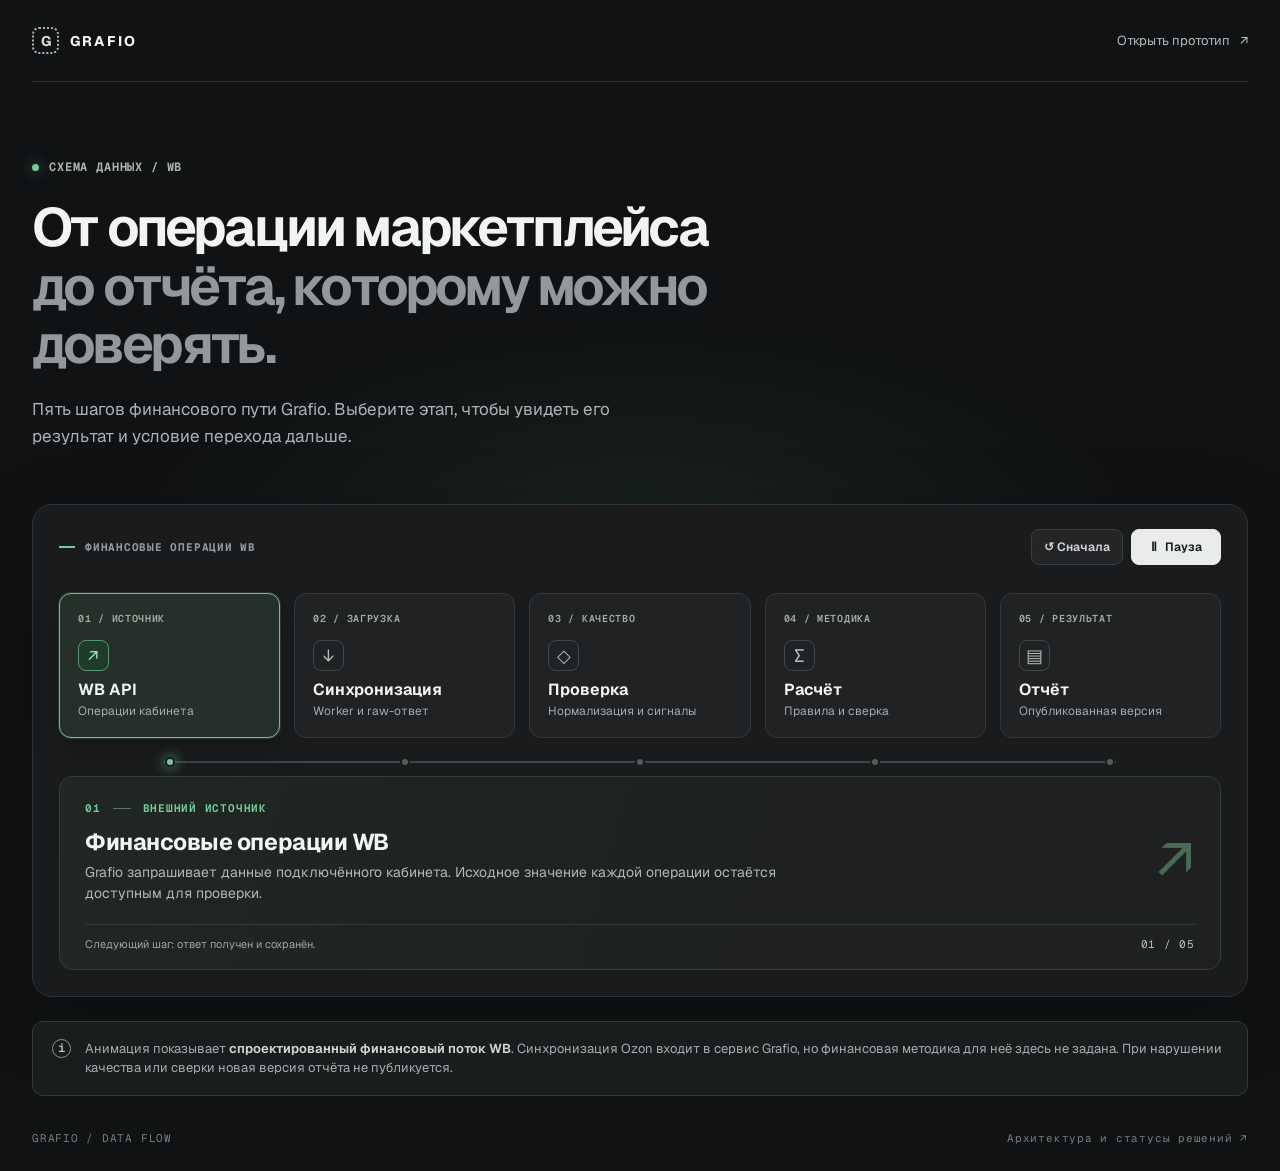
==== prototype/flow/index.html @ fbff3fa4 "Publish Grafio mobile layout, icons and data flow diagram" ====
<!doctype html>
<html lang="ru">
<head>
  <meta charset="utf-8">
  <meta name="viewport" content="width=device-width, initial-scale=1">
  <meta name="theme-color" content="#101214">
  <meta name="description" content="Анимированная схема финансового пути данных WB в Grafio — от получения операций до версии недельного отчёта.">
  <title>Путь данных — Grafio</title>
  <link rel="icon" href="../favicon.ico?v=20261014" sizes="16x16 32x32 48x48 64x64">
  <link rel="icon" type="image/png" href="../favicon-32.png?v=20261014" sizes="32x32">
  <link rel="icon" type="image/svg+xml" href="../favicon.svg?v=20261014" sizes="any">
  <link rel="apple-touch-icon" href="../apple-touch-icon.png?v=20261014" sizes="180x180">
  <link rel="stylesheet" href="flow.css">
</head>
<body>
  <main class="page">
    <header class="topbar">
      <a class="brand" href="../" aria-label="Открыть прототип Grafio"><span class="brand-mark" aria-hidden="true">G</span><span>GRAFIO</span></a>
      <a class="back-link" href="../">Открыть прототип <span aria-hidden="true">↗</span></a>
    </header>

    <section class="hero" aria-labelledby="page-title">
      <p class="eyebrow"><span class="eyebrow-dot" aria-hidden="true"></span> СХЕМА ДАННЫХ / WB</p>
      <h1 id="page-title">От операции маркетплейса<br><span>до отчёта, которому можно доверять.</span></h1>
      <p class="intro">Пять шагов финансового пути Grafio. Выберите этап, чтобы увидеть его результат и условие перехода дальше.</p>
    </section>

    <section class="flow" aria-label="Финансовый путь данных WB">
      <div class="flow-head">
        <div class="flow-caption"><span class="flow-caption-line" aria-hidden="true"></span> ФИНАНСОВЫЕ ОПЕРАЦИИ WB</div>
        <div class="controls">
          <button id="restart" class="control secondary" type="button" aria-label="Начать анимацию сначала">↺ <span>Сначала</span></button>
          <button id="toggle" class="control primary" type="button" aria-label="Остановить анимацию"><span class="toggle-icon" aria-hidden="true">Ⅱ</span><span class="toggle-label">Пауза</span></button>
        </div>
      </div>

      <div class="stages" id="stages">
        <div class="track" aria-hidden="true"><div class="track-progress" id="trackProgress"></div></div>
        <button class="stage is-active" type="button" data-step="0" aria-current="step">
          <span class="stage-index">01 / ИСТОЧНИК</span><span class="stage-icon" aria-hidden="true">↗</span>
          <strong>WB API</strong><small>Операции кабинета</small><span class="stage-node" aria-hidden="true"></span>
        </button>
        <button class="stage" type="button" data-step="1">
          <span class="stage-index">02 / ЗАГРУЗКА</span><span class="stage-icon" aria-hidden="true">↓</span>
          <strong>Синхронизация</strong><small>Worker и raw-ответ</small><span class="stage-node" aria-hidden="true"></span>
        </button>
        <button class="stage" type="button" data-step="2">
          <span class="stage-index">03 / КАЧЕСТВО</span><span class="stage-icon" aria-hidden="true">◇</span>
          <strong>Проверка</strong><small>Нормализация и сигналы</small><span class="stage-node" aria-hidden="true"></span>
        </button>
        <button class="stage" type="button" data-step="3">
          <span class="stage-index">04 / МЕТОДИКА</span><span class="stage-icon" aria-hidden="true">∑</span>
          <strong>Расчёт</strong><small>Правила и сверка</small><span class="stage-node" aria-hidden="true"></span>
        </button>
        <button class="stage" type="button" data-step="4">
          <span class="stage-index">05 / РЕЗУЛЬТАТ</span><span class="stage-icon" aria-hidden="true">▤</span>
          <strong>Отчёт</strong><small>Опубликованная версия</small><span class="stage-node" aria-hidden="true"></span>
        </button>
      </div>

      <div class="detail" id="detail" aria-live="off">
        <div class="detail-kicker"><span id="detailNumber">01</span><span class="detail-divider"></span><span id="detailKind">ВНЕШНИЙ ИСТОЧНИК</span></div>
        <div class="detail-main"><div><h2 id="detailTitle">Финансовые операции WB</h2><p id="detailText">Grafio запрашивает данные подключённого кабинета. Исходное значение каждой операции остаётся доступным для проверки.</p></div><span class="detail-glyph" id="detailGlyph" aria-hidden="true">↗</span></div>
        <div class="detail-footer"><span id="detailCondition">Следующий шаг: ответ получен и сохранён.</span><span class="detail-progress" id="detailProgress">01 / 05</span></div>
      </div>
    </section>

    <aside class="scope" aria-label="Граница схемы"><span class="scope-mark" aria-hidden="true">i</span><p>Анимация показывает <strong>спроектированный финансовый поток WB</strong>. Синхронизация Ozon входит в сервис Grafio, но финансовая методика для неё здесь не задана. При нарушении качества или сверки новая версия отчёта не публикуется.</p></aside>
    <footer class="footer"><span>GRAFIO / DATA FLOW</span><a href="https://github.com/onlyuncia/grafio-product-docs/blob/main/docs/architecture/README.md">Архитектура и статусы решений ↗</a></footer>
  </main>
  <script src="flow.js"></script>
</body>
</html>
---- prototype/flow/flow.css ----
@font-face{font-family:Geist;src:url('../fonts/Geist-Variable.woff2') format('woff2');font-style:normal;font-weight:100 900;font-display:swap}
@font-face{font-family:Geist Mono;src:url('../fonts/GeistMono-Variable.woff2') format('woff2');font-style:normal;font-weight:100 900;font-display:swap}
:root{color-scheme:dark;--bg:#101214;--panel:#1b1d1f;--card:#202224;--line:#33373b;--muted:#8f959a;--text:#f2f3f4;--accent:#75c99b;--accent-soft:rgba(117,201,155,.13)}
*{box-sizing:border-box}
html{min-height:100%;background:var(--bg)}
body{margin:0;color:var(--text);font-family:Geist,Arial,sans-serif;background:radial-gradient(ellipse 650px 290px at 50% 46%,#19221d 0%,transparent 75%),var(--bg)}
button,a{font:inherit}
a{color:inherit;text-decoration:none}
button:focus-visible,a:focus-visible{outline:2px solid var(--accent);outline-offset:4px}
.page{width:min(1320px,calc(100% - 64px));min-height:100vh;margin:0 auto;display:flex;flex-direction:column}
.topbar{height:82px;border-bottom:1px solid #2a2d2f;display:flex;align-items:center;justify-content:space-between}
.brand{display:flex;align-items:center;gap:11px;font-size:14px;font-weight:750;letter-spacing:.16em}
.brand-mark{width:27px;height:27px;border:2px dotted #b1b5b6;display:grid;place-items:center;border-radius:7px;font-size:14px;letter-spacing:0;color:#d6d8d9}
.back-link{font-size:13px;color:#b7babb;transition:color .2s}.back-link:hover{color:white}.back-link span{margin-left:7px}
.hero{padding:77px 0 54px;max-width:890px}
.eyebrow,.flow-caption,.stage-index,.detail-kicker,.detail-progress,.footer{font-family:'Geist Mono',monospace;letter-spacing:.07em}
.eyebrow{font-size:12px;font-weight:650;color:#a7b6ad;display:flex;align-items:center;gap:10px;margin:0 0 23px}.eyebrow-dot{width:7px;height:7px;border-radius:50%;background:var(--accent);box-shadow:0 0 14px rgba(117,201,155,.7)}
h1{font-size:clamp(38px,4.2vw,68px);font-weight:660;letter-spacing:-.052em;line-height:1.09;margin:0}h1 span{color:#92989b}
.intro{max-width:620px;font-size:17px;line-height:1.6;color:#aeb2b5;margin:22px 0 0}
.flow{background:#191b1d;border:1px solid #303335;border-radius:20px;padding:24px 26px 26px;box-shadow:0 22px 80px rgba(0,0,0,.23)}
.flow-head{display:flex;align-items:center;justify-content:space-between;gap:20px;margin-bottom:28px}.flow-caption{font-size:11px;color:#93999c;font-weight:700;display:flex;align-items:center;gap:10px}.flow-caption-line{width:16px;height:2px;background:var(--accent)}
.controls{display:flex;gap:8px}.control{min-height:36px;border-radius:8px;padding:7px 12px;cursor:pointer;font-size:12px;font-weight:630;transition:background .2s,border-color .2s}.control.secondary{background:#232527;border:1px solid #393d3f;color:#d1d3d5}.control.secondary:hover{background:#2b2e30}.control.primary{background:#e9ecea;border:1px solid #e9ecea;color:#171b18;min-width:90px}.control.primary:hover{background:#cfe3d5}.toggle-icon{margin-right:8px;font-weight:800}
.stages{display:grid;grid-template-columns:repeat(5,minmax(0,1fr));gap:14px;position:relative;padding-bottom:38px}.track{position:absolute;left:9%;right:9%;bottom:13px;height:2px;background:#404547}.track-progress{height:100%;width:0;background:var(--accent);box-shadow:0 0 12px rgba(117,201,155,.55);transition:width .7s ease}
.stage{text-align:left;position:relative;min-width:0;min-height:145px;padding:18px;background:#202224;border:1px solid #343739;border-radius:12px;color:var(--text);cursor:pointer;display:flex;flex-direction:column;transition:background .35s,border-color .35s,transform .35s,box-shadow .35s}.stage:hover{background:#272a2a;transform:translateY(-3px)}.stage.is-active{background:#243029;border-color:#71be92;box-shadow:0 0 0 1px rgba(117,201,155,.18),0 12px 35px rgba(0,0,0,.18)}.stage.is-past{border-color:#4e755d}.stage-index{font-size:10px;color:#a5aca8;font-weight:600}.stage-icon{margin:auto 0 9px;width:31px;height:31px;border-radius:8px;border:1px solid #424749;display:grid;place-items:center;font-family:'Geist Mono',monospace;font-size:18px;color:#b5bdba}.stage.is-active .stage-icon{border-color:#5a956f;color:#9be3b6;background:#1f3b2b}.stage strong{font-size:16px;font-weight:660;line-height:1.2}.stage small{font-size:12px;color:#a5aaad;margin-top:4px}.stage-node{position:absolute;bottom:-30px;left:50%;transform:translateX(-50%);width:10px;height:10px;border-radius:50%;background:#555d5b;border:2px solid #191b1d;z-index:2}.stage.is-active .stage-node{background:var(--accent);box-shadow:0 0 13px var(--accent)}.stage.is-past .stage-node{background:#658e72}
.detail{border:1px solid #363b39;border-radius:13px;background:linear-gradient(105deg,#202724,#1e2021 66%);padding:24px 25px 18px;min-height:177px}.detail-kicker{display:flex;align-items:center;gap:12px;font-size:11px;color:var(--accent);font-weight:650}.detail-divider{width:18px;height:1px;background:#5c7565}.detail-main{display:flex;justify-content:space-between;gap:24px;align-items:center}.detail h2{font-size:23px;letter-spacing:-.02em;margin:12px 0 5px}.detail p{font-size:14px;line-height:1.52;color:#b3b8b6;margin:0;max-width:770px}.detail-glyph{font-family:'Geist Mono',monospace;color:#496b55;font-size:64px;line-height:1}.detail-footer{border-top:1px solid #363b39;margin-top:19px;padding-top:12px;display:flex;justify-content:space-between;gap:15px;color:#9ea5a1;font-size:11px}.detail-progress{color:#b5c1b8}
.scope{display:flex;gap:14px;margin:24px 0 0;padding:17px 19px;border:1px solid #333838;border-radius:11px;background:#1a1d1d;color:#a7adae}.scope-mark{width:19px;height:19px;min-width:19px;border:1px solid #84968a;color:#b9d0c0;border-radius:50%;display:grid;place-items:center;font:600 12px 'Geist Mono',monospace}.scope p{font-size:13px;line-height:1.5;margin:0}.scope strong{color:#d0d8d2;font-weight:630}
.footer{margin-top:auto;padding:35px 0 26px;display:flex;justify-content:space-between;gap:20px;color:#777d7e;font-size:11px}.footer a:hover{color:#c8ded0}
@media(max-width:900px){.stages{grid-template-columns:repeat(3,minmax(0,1fr))}.track{display:none}.stage-node{display:none}.hero{padding-top:60px}.stage{min-height:137px}}
@media(max-width:600px){.page{width:min(100% - 32px,500px)}.topbar{height:64px}.hero{padding:48px 0 38px}.intro{font-size:15px}.flow{padding:18px 14px}.flow-head{align-items:flex-start}.flow-caption{max-width:150px;line-height:1.45}.controls{flex-shrink:0}.control{min-width:auto;padding:7px 9px}.control.secondary span{display:none}.stages{grid-template-columns:repeat(2,minmax(0,1fr));gap:9px;padding-bottom:10px}.stage{min-height:130px;padding:13px}.stage strong{font-size:14px}.stage small{font-size:11px}.stage-index{font-size:9px}.detail{padding:19px 17px}.detail h2{font-size:20px}.detail-glyph{font-size:44px}.detail-footer{line-height:1.4}.footer{flex-direction:column;gap:7px}}
@media(prefers-reduced-motion:reduce){*,*::before,*::after{animation-duration:.01ms!important;scroll-behavior:auto!important;transition-duration:.01ms!important}}
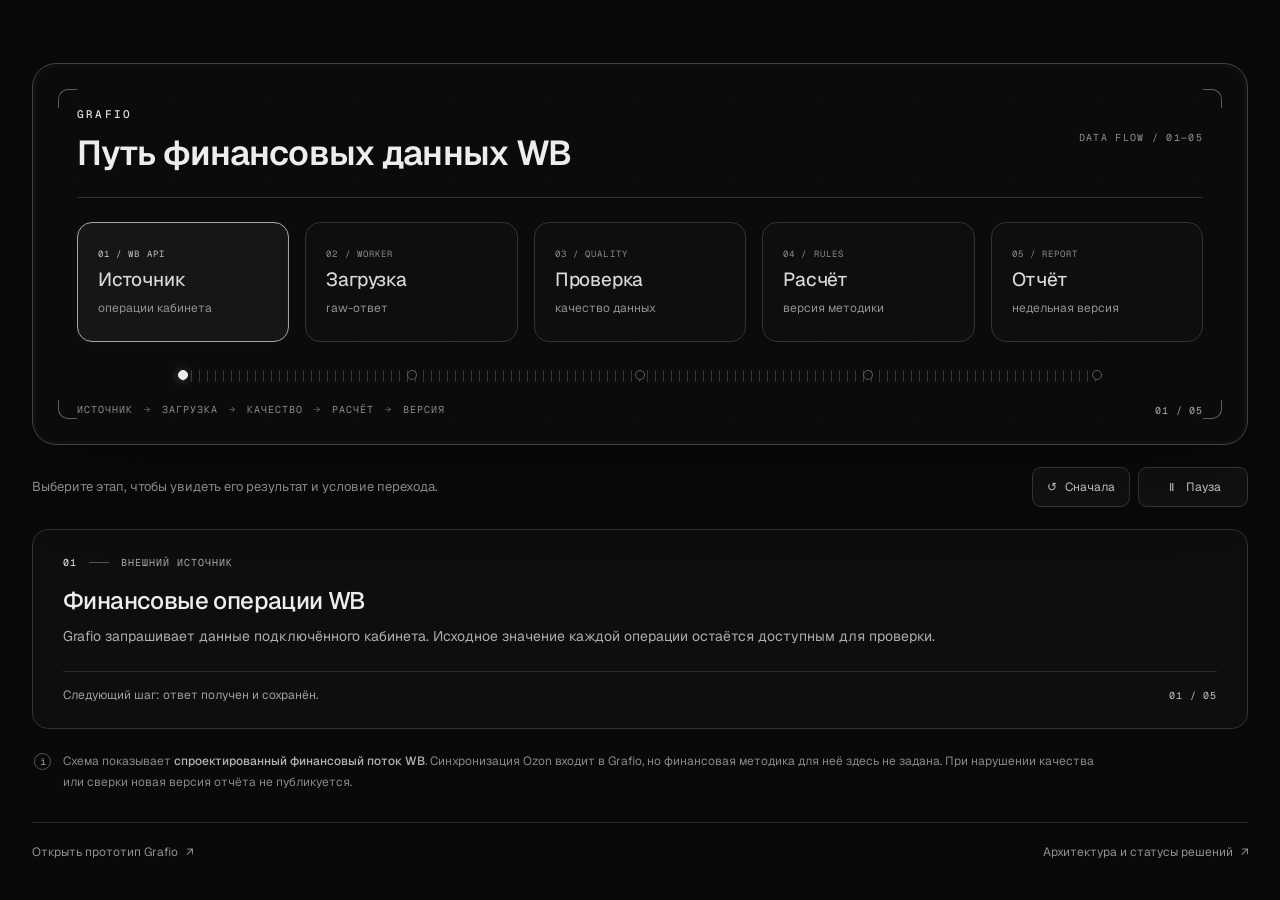
==== commit 37134901: "Match interactive data flow to the new monochrome animation" ====
--- a/prototype/flow/index.html
+++ b/prototype/flow/index.html
@@ -3,71 +3,53 @@
 <head>
   <meta charset="utf-8">
   <meta name="viewport" content="width=device-width, initial-scale=1">
-  <meta name="theme-color" content="#101214">
-  <meta name="description" content="Анимированная схема финансового пути данных WB в Grafio — от получения операций до версии недельного отчёта.">
-  <title>Путь данных — Grafio</title>
+  <meta name="theme-color" content="#090909">
+  <meta name="description" content="Интерактивная схема финансового пути данных WB в Grafio — от получения операций до версии недельного отчёта.">
+  <title>Путь финансовых данных WB — Grafio</title>
   <link rel="icon" href="../favicon.ico?v=20261014" sizes="16x16 32x32 48x48 64x64">
   <link rel="icon" type="image/png" href="../favicon-32.png?v=20261014" sizes="32x32">
   <link rel="icon" type="image/svg+xml" href="../favicon.svg?v=20261014" sizes="any">
   <link rel="apple-touch-icon" href="../apple-touch-icon.png?v=20261014" sizes="180x180">
-  <link rel="stylesheet" href="flow.css">
+  <link rel="stylesheet" href="flow.css?v=20261015-mono">
 </head>
 <body>
   <main class="page">
-    <header class="topbar">
-      <a class="brand" href="../" aria-label="Открыть прототип Grafio"><span class="brand-mark" aria-hidden="true">G</span><span>GRAFIO</span></a>
-      <a class="back-link" href="../">Открыть прототип <span aria-hidden="true">↗</span></a>
-    </header>
-
-    <section class="hero" aria-labelledby="page-title">
-      <p class="eyebrow"><span class="eyebrow-dot" aria-hidden="true"></span> СХЕМА ДАННЫХ / WB</p>
-      <h1 id="page-title">От операции маркетплейса<br><span>до отчёта, которому можно доверять.</span></h1>
-      <p class="intro">Пять шагов финансового пути Grafio. Выберите этап, чтобы увидеть его результат и условие перехода дальше.</p>
-    </section>
-
-    <section class="flow" aria-label="Финансовый путь данных WB">
-      <div class="flow-head">
-        <div class="flow-caption"><span class="flow-caption-line" aria-hidden="true"></span> ФИНАНСОВЫЕ ОПЕРАЦИИ WB</div>
-        <div class="controls">
-          <button id="restart" class="control secondary" type="button" aria-label="Начать анимацию сначала">↺ <span>Сначала</span></button>
-          <button id="toggle" class="control primary" type="button" aria-label="Остановить анимацию"><span class="toggle-icon" aria-hidden="true">Ⅱ</span><span class="toggle-label">Пауза</span></button>
-        </div>
+    <section class="diagram" aria-labelledby="page-title">
+      <span class="corner corner-tl" aria-hidden="true"></span><span class="corner corner-tr" aria-hidden="true"></span>
+      <span class="corner corner-bl" aria-hidden="true"></span><span class="corner corner-br" aria-hidden="true"></span>
+      <header class="diagram-header">
+        <div><a class="brand" href="../" aria-label="Открыть прототип Grafio">GRAFIO</a><h1 id="page-title">Путь финансовых данных WB</h1></div>
+        <span class="diagram-code">DATA FLOW / 01—05</span>
+      </header>
+      <div class="stages" id="stages" aria-label="Этапы движения данных">
+        <div class="track" aria-hidden="true"><div class="track-progress" id="trackProgress"></div></div>
+        <button class="stage is-active" type="button" data-step="0" aria-current="step" aria-controls="detail"><span class="stage-index">01 / WB API</span><strong>Источник</strong><small>операции кабинета</small><span class="stage-node" aria-hidden="true"></span></button>
+        <button class="stage" type="button" data-step="1" aria-controls="detail"><span class="stage-index">02 / WORKER</span><strong>Загрузка</strong><small>raw-ответ</small><span class="stage-node" aria-hidden="true"></span></button>
+        <button class="stage" type="button" data-step="2" aria-controls="detail"><span class="stage-index">03 / QUALITY</span><strong>Проверка</strong><small>качество данных</small><span class="stage-node" aria-hidden="true"></span></button>
+        <button class="stage" type="button" data-step="3" aria-controls="detail"><span class="stage-index">04 / RULES</span><strong>Расчёт</strong><small>версия методики</small><span class="stage-node" aria-hidden="true"></span></button>
+        <button class="stage" type="button" data-step="4" aria-controls="detail"><span class="stage-index">05 / REPORT</span><strong>Отчёт</strong><small>недельная версия</small><span class="stage-node" aria-hidden="true"></span></button>
       </div>
-
-      <div class="stages" id="stages">
-        <div class="track" aria-hidden="true"><div class="track-progress" id="trackProgress"></div></div>
-        <button class="stage is-active" type="button" data-step="0" aria-current="step">
-          <span class="stage-index">01 / ИСТОЧНИК</span><span class="stage-icon" aria-hidden="true">↗</span>
-          <strong>WB API</strong><small>Операции кабинета</small><span class="stage-node" aria-hidden="true"></span>
-        </button>
-        <button class="stage" type="button" data-step="1">
-          <span class="stage-index">02 / ЗАГРУЗКА</span><span class="stage-icon" aria-hidden="true">↓</span>
-          <strong>Синхронизация</strong><small>Worker и raw-ответ</small><span class="stage-node" aria-hidden="true"></span>
-        </button>
-        <button class="stage" type="button" data-step="2">
-          <span class="stage-index">03 / КАЧЕСТВО</span><span class="stage-icon" aria-hidden="true">◇</span>
-          <strong>Проверка</strong><small>Нормализация и сигналы</small><span class="stage-node" aria-hidden="true"></span>
-        </button>
-        <button class="stage" type="button" data-step="3">
-          <span class="stage-index">04 / МЕТОДИКА</span><span class="stage-icon" aria-hidden="true">∑</span>
-          <strong>Расчёт</strong><small>Правила и сверка</small><span class="stage-node" aria-hidden="true"></span>
-        </button>
-        <button class="stage" type="button" data-step="4">
-          <span class="stage-index">05 / РЕЗУЛЬТАТ</span><span class="stage-icon" aria-hidden="true">▤</span>
-          <strong>Отчёт</strong><small>Опубликованная версия</small><span class="stage-node" aria-hidden="true"></span>
-        </button>
-      </div>
-
-      <div class="detail" id="detail" aria-live="off">
-        <div class="detail-kicker"><span id="detailNumber">01</span><span class="detail-divider"></span><span id="detailKind">ВНЕШНИЙ ИСТОЧНИК</span></div>
-        <div class="detail-main"><div><h2 id="detailTitle">Финансовые операции WB</h2><p id="detailText">Grafio запрашивает данные подключённого кабинета. Исходное значение каждой операции остаётся доступным для проверки.</p></div><span class="detail-glyph" id="detailGlyph" aria-hidden="true">↗</span></div>
-        <div class="detail-footer"><span id="detailCondition">Следующий шаг: ответ получен и сохранён.</span><span class="detail-progress" id="detailProgress">01 / 05</span></div>
+      <div class="diagram-bottom">
+        <p class="route">ИСТОЧНИК <span>→</span> ЗАГРУЗКА <span>→</span> КАЧЕСТВО <span>→</span> РАСЧЁТ <span>→</span> ВЕРСИЯ</p>
+        <span class="cycle-position" id="cyclePosition">01 / 05</span>
       </div>
     </section>
-
-    <aside class="scope" aria-label="Граница схемы"><span class="scope-mark" aria-hidden="true">i</span><p>Анимация показывает <strong>спроектированный финансовый поток WB</strong>. Синхронизация Ozon входит в сервис Grafio, но финансовая методика для неё здесь не задана. При нарушении качества или сверки новая версия отчёта не публикуется.</p></aside>
-    <footer class="footer"><span>GRAFIO / DATA FLOW</span><a href="https://github.com/onlyuncia/grafio-product-docs/blob/main/docs/architecture/README.md">Архитектура и статусы решений ↗</a></footer>
+    <div class="interaction-bar">
+      <p>Выберите этап, чтобы увидеть его результат и условие перехода.</p>
+      <div class="controls" aria-label="Воспроизведение схемы">
+        <button id="restart" class="control" type="button" aria-label="Начать анимацию сначала"><span aria-hidden="true">↺</span> Сначала</button>
+        <button id="toggle" class="control" type="button" aria-label="Остановить анимацию"><span class="toggle-icon" aria-hidden="true">Ⅱ</span><span class="toggle-label">Пауза</span></button>
+      </div>
+    </div>
+    <section class="detail" id="detail" aria-labelledby="detailTitle" aria-live="off" aria-atomic="true">
+      <div class="detail-kicker"><span id="detailNumber">01</span><span class="detail-divider" aria-hidden="true"></span><span id="detailKind">ВНЕШНИЙ ИСТОЧНИК</span></div>
+      <h2 id="detailTitle">Финансовые операции WB</h2>
+      <p id="detailText">Grafio запрашивает данные подключённого кабинета. Исходное значение каждой операции остаётся доступным для проверки.</p>
+      <div class="detail-footer"><span id="detailCondition">Следующий шаг: ответ получен и сохранён.</span><span class="detail-progress" id="detailProgress">01 / 05</span></div>
+    </section>
+    <aside class="scope" aria-label="Граница схемы"><span class="scope-mark" aria-hidden="true">i</span><p>Схема показывает <strong>спроектированный финансовый поток WB</strong>. Синхронизация Ozon входит в Grafio, но финансовая методика для неё здесь не задана. При нарушении качества или сверки новая версия отчёта не публикуется.</p></aside>
+    <footer class="footer"><a href="../">Открыть прототип Grafio <span aria-hidden="true">↗</span></a><a href="https://github.com/onlyuncia/grafio-product-docs/blob/main/docs/architecture/README.md">Архитектура и статусы решений <span aria-hidden="true">↗</span></a></footer>
   </main>
-  <script src="flow.js"></script>
+  <script src="flow.js?v=20261015-mono"></script>
 </body>
 </html>
--- a/prototype/flow/flow.css
+++ b/prototype/flow/flow.css
@@ -1,30 +1,66 @@
 @font-face{font-family:Geist;src:url('../fonts/Geist-Variable.woff2') format('woff2');font-style:normal;font-weight:100 900;font-display:swap}
-@font-face{font-family:Geist Mono;src:url('../fonts/GeistMono-Variable.woff2') format('woff2');font-style:normal;font-weight:100 900;font-display:swap}
-:root{color-scheme:dark;--bg:#101214;--panel:#1b1d1f;--card:#202224;--line:#33373b;--muted:#8f959a;--text:#f2f3f4;--accent:#75c99b;--accent-soft:rgba(117,201,155,.13)}
+@font-face{font-family:'Geist Mono';src:url('../fonts/GeistMono-Variable.woff2') format('woff2');font-style:normal;font-weight:100 900;font-display:swap}
+:root{color-scheme:dark;--bg:#090909;--panel:#0e0e0e;--line:#323232;--text:#ededed;--muted:#929292;--mono:'Geist Mono',monospace}
 *{box-sizing:border-box}
 html{min-height:100%;background:var(--bg)}
-body{margin:0;color:var(--text);font-family:Geist,Arial,sans-serif;background:radial-gradient(ellipse 650px 290px at 50% 46%,#19221d 0%,transparent 75%),var(--bg)}
-button,a{font:inherit}
+body{margin:0;color:var(--text);background:var(--bg);font-family:Geist,Arial,sans-serif;-webkit-font-smoothing:antialiased}
+button,a{-webkit-tap-highlight-color:transparent;font:inherit}
 a{color:inherit;text-decoration:none}
-button:focus-visible,a:focus-visible{outline:2px solid var(--accent);outline-offset:4px}
-.page{width:min(1320px,calc(100% - 64px));min-height:100vh;margin:0 auto;display:flex;flex-direction:column}
-.topbar{height:82px;border-bottom:1px solid #2a2d2f;display:flex;align-items:center;justify-content:space-between}
-.brand{display:flex;align-items:center;gap:11px;font-size:14px;font-weight:750;letter-spacing:.16em}
-.brand-mark{width:27px;height:27px;border:2px dotted #b1b5b6;display:grid;place-items:center;border-radius:7px;font-size:14px;letter-spacing:0;color:#d6d8d9}
-.back-link{font-size:13px;color:#b7babb;transition:color .2s}.back-link:hover{color:white}.back-link span{margin-left:7px}
-.hero{padding:77px 0 54px;max-width:890px}
-.eyebrow,.flow-caption,.stage-index,.detail-kicker,.detail-progress,.footer{font-family:'Geist Mono',monospace;letter-spacing:.07em}
-.eyebrow{font-size:12px;font-weight:650;color:#a7b6ad;display:flex;align-items:center;gap:10px;margin:0 0 23px}.eyebrow-dot{width:7px;height:7px;border-radius:50%;background:var(--accent);box-shadow:0 0 14px rgba(117,201,155,.7)}
-h1{font-size:clamp(38px,4.2vw,68px);font-weight:660;letter-spacing:-.052em;line-height:1.09;margin:0}h1 span{color:#92989b}
-.intro{max-width:620px;font-size:17px;line-height:1.6;color:#aeb2b5;margin:22px 0 0}
-.flow{background:#191b1d;border:1px solid #303335;border-radius:20px;padding:24px 26px 26px;box-shadow:0 22px 80px rgba(0,0,0,.23)}
-.flow-head{display:flex;align-items:center;justify-content:space-between;gap:20px;margin-bottom:28px}.flow-caption{font-size:11px;color:#93999c;font-weight:700;display:flex;align-items:center;gap:10px}.flow-caption-line{width:16px;height:2px;background:var(--accent)}
-.controls{display:flex;gap:8px}.control{min-height:36px;border-radius:8px;padding:7px 12px;cursor:pointer;font-size:12px;font-weight:630;transition:background .2s,border-color .2s}.control.secondary{background:#232527;border:1px solid #393d3f;color:#d1d3d5}.control.secondary:hover{background:#2b2e30}.control.primary{background:#e9ecea;border:1px solid #e9ecea;color:#171b18;min-width:90px}.control.primary:hover{background:#cfe3d5}.toggle-icon{margin-right:8px;font-weight:800}
-.stages{display:grid;grid-template-columns:repeat(5,minmax(0,1fr));gap:14px;position:relative;padding-bottom:38px}.track{position:absolute;left:9%;right:9%;bottom:13px;height:2px;background:#404547}.track-progress{height:100%;width:0;background:var(--accent);box-shadow:0 0 12px rgba(117,201,155,.55);transition:width .7s ease}
-.stage{text-align:left;position:relative;min-width:0;min-height:145px;padding:18px;background:#202224;border:1px solid #343739;border-radius:12px;color:var(--text);cursor:pointer;display:flex;flex-direction:column;transition:background .35s,border-color .35s,transform .35s,box-shadow .35s}.stage:hover{background:#272a2a;transform:translateY(-3px)}.stage.is-active{background:#243029;border-color:#71be92;box-shadow:0 0 0 1px rgba(117,201,155,.18),0 12px 35px rgba(0,0,0,.18)}.stage.is-past{border-color:#4e755d}.stage-index{font-size:10px;color:#a5aca8;font-weight:600}.stage-icon{margin:auto 0 9px;width:31px;height:31px;border-radius:8px;border:1px solid #424749;display:grid;place-items:center;font-family:'Geist Mono',monospace;font-size:18px;color:#b5bdba}.stage.is-active .stage-icon{border-color:#5a956f;color:#9be3b6;background:#1f3b2b}.stage strong{font-size:16px;font-weight:660;line-height:1.2}.stage small{font-size:12px;color:#a5aaad;margin-top:4px}.stage-node{position:absolute;bottom:-30px;left:50%;transform:translateX(-50%);width:10px;height:10px;border-radius:50%;background:#555d5b;border:2px solid #191b1d;z-index:2}.stage.is-active .stage-node{background:var(--accent);box-shadow:0 0 13px var(--accent)}.stage.is-past .stage-node{background:#658e72}
-.detail{border:1px solid #363b39;border-radius:13px;background:linear-gradient(105deg,#202724,#1e2021 66%);padding:24px 25px 18px;min-height:177px}.detail-kicker{display:flex;align-items:center;gap:12px;font-size:11px;color:var(--accent);font-weight:650}.detail-divider{width:18px;height:1px;background:#5c7565}.detail-main{display:flex;justify-content:space-between;gap:24px;align-items:center}.detail h2{font-size:23px;letter-spacing:-.02em;margin:12px 0 5px}.detail p{font-size:14px;line-height:1.52;color:#b3b8b6;margin:0;max-width:770px}.detail-glyph{font-family:'Geist Mono',monospace;color:#496b55;font-size:64px;line-height:1}.detail-footer{border-top:1px solid #363b39;margin-top:19px;padding-top:12px;display:flex;justify-content:space-between;gap:15px;color:#9ea5a1;font-size:11px}.detail-progress{color:#b5c1b8}
-.scope{display:flex;gap:14px;margin:24px 0 0;padding:17px 19px;border:1px solid #333838;border-radius:11px;background:#1a1d1d;color:#a7adae}.scope-mark{width:19px;height:19px;min-width:19px;border:1px solid #84968a;color:#b9d0c0;border-radius:50%;display:grid;place-items:center;font:600 12px 'Geist Mono',monospace}.scope p{font-size:13px;line-height:1.5;margin:0}.scope strong{color:#d0d8d2;font-weight:630}
-.footer{margin-top:auto;padding:35px 0 26px;display:flex;justify-content:space-between;gap:20px;color:#777d7e;font-size:11px}.footer a:hover{color:#c8ded0}
-@media(max-width:900px){.stages{grid-template-columns:repeat(3,minmax(0,1fr))}.track{display:none}.stage-node{display:none}.hero{padding-top:60px}.stage{min-height:137px}}
-@media(max-width:600px){.page{width:min(100% - 32px,500px)}.topbar{height:64px}.hero{padding:48px 0 38px}.intro{font-size:15px}.flow{padding:18px 14px}.flow-head{align-items:flex-start}.flow-caption{max-width:150px;line-height:1.45}.controls{flex-shrink:0}.control{min-width:auto;padding:7px 9px}.control.secondary span{display:none}.stages{grid-template-columns:repeat(2,minmax(0,1fr));gap:9px;padding-bottom:10px}.stage{min-height:130px;padding:13px}.stage strong{font-size:14px}.stage small{font-size:11px}.stage-index{font-size:9px}.detail{padding:19px 17px}.detail h2{font-size:20px}.detail-glyph{font-size:44px}.detail-footer{line-height:1.4}.footer{flex-direction:column;gap:7px}}
-@media(prefers-reduced-motion:reduce){*,*::before,*::after{animation-duration:.01ms!important;scroll-behavior:auto!important;transition-duration:.01ms!important}}
+button:focus-visible,a:focus-visible{outline:2px solid #ededed;outline-offset:5px}
+.page{width:min(1320px,calc(100% - 64px));margin:clamp(32px,7vh,88px) auto 0;padding-bottom:28px}
+.diagram{position:relative;isolation:isolate;border:1px solid #424242;border-radius:24px;padding:38px 44px 26px;overflow:hidden;background:radial-gradient(circle at center,#77777717 .6px,transparent .9px) 0 0 / 93px 79px,#0b0b0b;box-shadow:inset 0 0 0 3px #101010,0 24px 90px #00000035}
+.corner{position:absolute;width:19px;height:19px;border-color:#727272;border-style:solid;opacity:.8;pointer-events:none}
+.corner-tl{top:25px;left:25px;border-width:1px 0 0 1px;border-top-left-radius:10px}
+.corner-tr{top:25px;right:25px;border-width:1px 1px 0 0;border-top-right-radius:10px}
+.corner-bl{bottom:25px;left:25px;border-width:0 0 1px 1px;border-bottom-left-radius:10px}
+.corner-br{bottom:25px;right:25px;border-width:0 1px 1px 0;border-bottom-right-radius:10px}
+.diagram-header{display:flex;align-items:center;justify-content:space-between;gap:28px;padding-bottom:24px;border-bottom:1px solid var(--line)}
+.brand{display:inline-block;font-family:var(--mono);font-size:11px;letter-spacing:.2em;font-weight:500;color:#e1e1e1}
+h1{font-size:clamp(25px,2.7vw,38px);font-weight:600;letter-spacing:-.025em;line-height:1.2;margin:9px 0 0}
+.diagram-code{flex-shrink:0;font:10px var(--mono);letter-spacing:.13em;color:#8e8e8e}
+.stages{display:grid;grid-template-columns:repeat(5,minmax(0,1fr));gap:16px;position:relative;padding:24px 0 56px}
+.stage{position:relative;min-width:0;min-height:120px;display:flex;flex-direction:column;justify-content:center;align-items:flex-start;gap:9px;text-align:left;cursor:pointer;padding:18px 20px;border:1px solid #333;border-radius:15px;background:#0f0f0fe6;color:#d9d9d9;transition:background .3s,border-color .3s,box-shadow .3s}
+.stage:hover{background:#171717;border-color:#6c6c6c}
+.stage.is-active{border-color:#a3a3a3;background:#161616;box-shadow:0 0 24px #ffffff06,inset 0 0 0 1px #ffffff06}
+.stage.is-past{border-color:#555}
+.stage-index{font:9px var(--mono);letter-spacing:.12em;color:#8b8b8b}
+.stage.is-active .stage-index{color:#c2c2c2}
+.stage strong{font-size:19px;font-weight:450;line-height:1.2;letter-spacing:-.01em}
+.stage small{font-size:12px;line-height:1.3;color:#919191}
+.track{position:absolute;left:calc(10% - 6.4px);right:calc(10% - 6.4px);height:12px;bottom:16px;background:repeating-linear-gradient(90deg,#383838 0 1px,transparent 1px 8px)}
+.track-progress{position:relative;width:var(--progress,0%);height:100%;background:repeating-linear-gradient(90deg,#adadad 0 1px,transparent 1px 8px);transition:width .7s ease,height .7s ease}
+.track-progress::after{content:'';position:absolute;right:0;top:4px;width:4px;height:4px;border-radius:50%;background:#e7e7e7;box-shadow:0 0 10px #ffffff80}
+.stage-node{position:absolute;bottom:-39px;left:50%;transform:translateX(-50%);width:10px;height:10px;border:1px solid #5e5e5e;border-radius:50%;background:#0b0b0b;z-index:1;transition:border-color .3s,background .3s}
+.stage.is-past .stage-node{border-color:#a3a3a3;background:#555}
+.stage.is-active .stage-node{border-color:#ededed;background:#ededed;box-shadow:0 0 12px #ffffff35}
+.diagram-bottom{display:flex;align-items:center;justify-content:space-between;gap:20px;padding-top:4px}
+.route{margin:0;font:10px/1.6 var(--mono);letter-spacing:.1em;color:#8b8b8b}
+.route span{padding:0 4px;color:#5d5d5d}
+.cycle-position{flex-shrink:0;font:10px var(--mono);letter-spacing:.08em;color:#a8a8a8}
+.interaction-bar{display:flex;align-items:center;justify-content:space-between;gap:24px;margin:22px 0}
+.interaction-bar p{margin:0;font-size:13px;line-height:1.6;color:var(--muted)}
+.controls{display:flex;gap:8px;flex-shrink:0}
+.control{display:inline-flex;align-items:center;justify-content:center;gap:8px;min-height:40px;padding:9px 14px;border:1px solid #363636;border-radius:9px;background:#111;color:#c9c9c9;cursor:pointer;font-size:12px;transition:border-color .2s,background .2s}
+.control:hover{background:#1c1c1c;border-color:#777}
+#toggle{min-width:110px}
+.toggle-icon{font-family:var(--mono);font-size:11px;width:13px;text-align:center}
+.detail{min-height:200px;padding:26px 30px 20px;border:1px solid var(--line);border-radius:16px;background:var(--panel)}
+.detail-kicker{display:flex;align-items:center;gap:12px;font:10px var(--mono);letter-spacing:.1em;color:#aaa}
+.detail-kicker>span:first-child{color:#ededed}
+.detail-divider{width:20px;height:1px;background:#505050}
+.detail h2{margin:17px 0 9px;font-size:24px;font-weight:500;line-height:1.25;letter-spacing:-.025em}
+.detail p{margin:0;max-width:930px;font-size:14px;line-height:1.65;color:#adadad}
+.detail-footer{display:flex;align-items:baseline;justify-content:space-between;gap:20px;margin-top:22px;padding-top:14px;border-top:1px solid #2b2b2b;font-size:12px;line-height:1.6;color:#9d9d9d}
+.detail-progress{flex-shrink:0;font:10px var(--mono);letter-spacing:.08em;color:#c0c0c0}
+.scope{display:flex;align-items:flex-start;gap:12px;padding:0 2px;margin:22px 0 0;color:#888}
+.scope-mark{display:grid;place-items:center;flex-shrink:0;width:17px;height:17px;margin-top:2px;border:1px solid #565656;border-radius:50%;font:10px var(--mono);color:#aaa}
+.scope p{margin:0;font-size:12px;line-height:1.7;max-width:1040px}
+.scope strong{font-weight:500;color:#b4b4b4}
+.footer{display:flex;justify-content:space-between;gap:20px;margin-top:30px;padding-top:20px;border-top:1px solid #252525;color:#909090;font-size:12px;line-height:1.6}
+.footer a:hover{color:#ededed}
+.footer span{margin-left:5px}
+@media(max-width:1050px){.diagram{padding:32px 30px 25px}.corner-tl,.corner-bl{left:16px}.corner-tr,.corner-br{right:16px}.stage{padding:17px 13px}.stage strong{font-size:17px}.stage small{font-size:11px}.diagram-code{font-size:9px}}
+@media(max-width:760px){.page{width:calc(100% - 32px);margin-top:20px}.diagram{padding:28px 24px 22px;border-radius:20px}.diagram-header{align-items:flex-start;gap:12px}.diagram-code{font-size:9px;line-height:1.5;max-width:95px;text-align:right}.brand{font-size:10px}h1{font-size:28px;max-width:350px}.stages{grid-template-columns:1fr;gap:12px;padding:24px 0 24px 28px}.stage{min-height:103px;padding:16px 19px;gap:7px;border-radius:13px}.stage-index{font-size:9px}.stage strong{font-size:19px}.stage small{font-size:12px}.track{left:5px;right:auto;top:75.5px;bottom:75.5px;width:10px;height:auto;background:repeating-linear-gradient(0deg,#383838 0 1px,transparent 1px 8px)}.track-progress{width:100%;height:var(--progress,0%);background:repeating-linear-gradient(0deg,#adadad 0 1px,transparent 1px 8px)}.track-progress::after{right:3px;top:auto;bottom:0}.stage-node{left:-23px;top:50%;bottom:auto;transform:translateY(-50%)}.diagram-bottom{align-items:flex-end;gap:12px}.route{font-size:9px;letter-spacing:.06em;max-width:260px}.route span{padding:0 1px}.cycle-position{font-size:9px}.interaction-bar{flex-wrap:wrap;gap:12px;margin:18px 0}.interaction-bar p{font-size:12px}.controls{width:100%}.control{min-height:44px;flex:1}.detail{padding:23px 22px 18px;min-height:240px}.detail h2{font-size:22px}.detail p{font-size:13px}.detail-kicker{font-size:9px;letter-spacing:.05em}.detail-footer{font-size:11px;gap:12px}.scope p{font-size:11px}.footer{flex-direction:column;gap:12px;margin-top:24px}.footer a{min-height:24px}}
+@media(max-width:380px){.diagram{padding:25px 19px 20px}.diagram-code{max-width:68px;font-size:8px}h1{font-size:25px}.detail{padding:22px 18px 18px}.detail-kicker{gap:8px;font-size:8px}.detail-divider{width:12px}.route{max-width:210px}}
+@media(pointer:coarse){.control{min-height:44px}}
+@media(prefers-reduced-motion:reduce){*,*::before,*::after{animation:none!important;scroll-behavior:auto!important;transition:none!important}}
